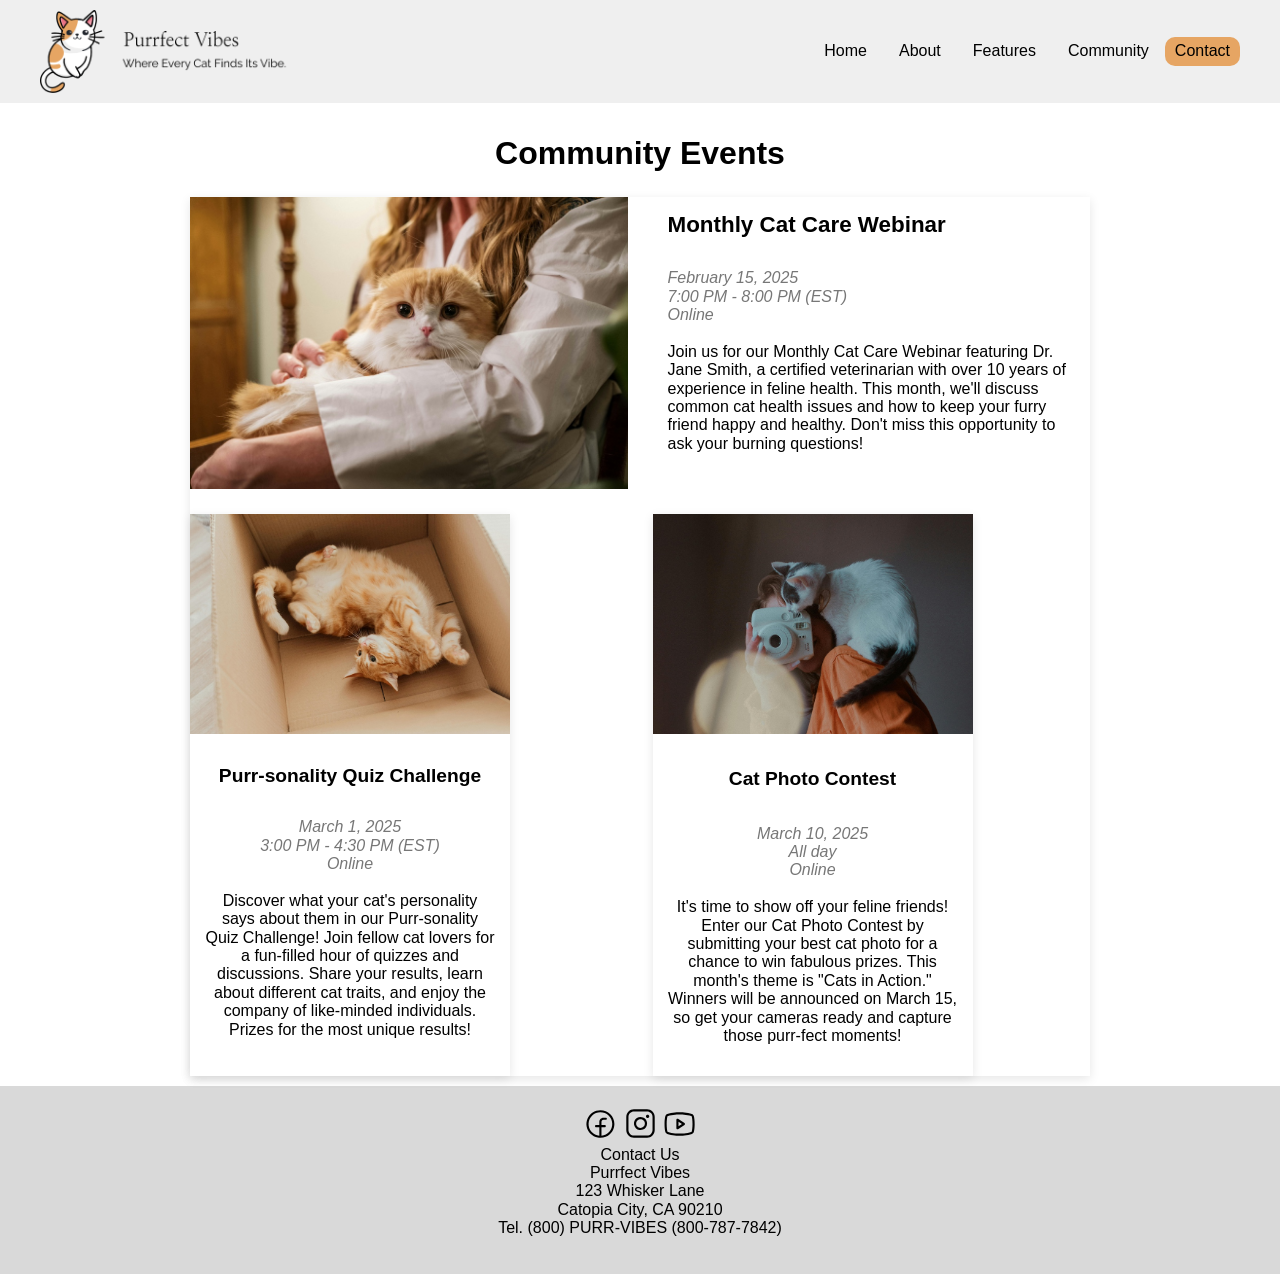
==== beginning 3/part2/community.html @ 5bb0f438 "Update.html" ====
<!doctype html>
<html lang="en">
<head>
	<meta charset="utf-8">
	<title>Purrfect Vibes Community Events</title>
    <link rel="stylesheet" href="css/normalize.css">
    <link rel="stylesheet" href="css/styles.css">
</head>

<body>
    <header>
        <div class="container">
            <img src="images/logo.png" alt="logo">
            <nav class="nav1">
                <ul>
                    <li><a href="#">Home</a></li>
                    <li><a href="#">About</a></li>
                    <li><a href="#">Features</a></li>
                    <li><a href="#">Community</a></li>
                </ul>
            </nav>
            <a href="#" class="button">Contact</a>
        </div>
    </header>
<h1>Community Events</h1>
<section class="community container">
    <div class="event-block featured">
        <img src="images/event-cat-care.jpg" alt="cat care">
        <div class="event-text">
        <h2>Monthly Cat Care Webinar</h2>
        <p><span>February 15, 2025</span><br>
            <span>7:00 PM - 8:00 PM (EST)<br>
            Online</span><br><br>
            Join us for our Monthly Cat Care Webinar featuring Dr. Jane Smith, a certified veterinarian with over 10 years of experience in feline health. This month, we'll discuss common cat health issues and how to keep your furry friend happy and healthy. Don't miss this opportunity to ask your burning questions!</p>
    </div>
    <div class="event-block">
        <img src="images/event-cat-quiz.jpg" alt="cat quizzes">
        <h2>Purr-sonality Quiz Challenge</h2>
        <p><span>March 1, 2025</span><br>
            <span>3:00 PM - 4:30 PM (EST)<br>
            Online</span><br><br>
            Discover what your cat's personality says about them in our Purr-sonality Quiz Challenge! Join fellow cat lovers for a fun-filled hour of quizzes and discussions. Share your results, learn about different cat traits, and enjoy the company of like-minded individuals. Prizes for the most unique results!</p>
    </div>
    <div class="event-block">
        <img src="images/event-cat-photo.jpg" alt="cat community">
        <h3>Cat Photo Contest</h3>
        <p><span>March 10, 2025</span><br>
            <span>All day<br>
            Online</span><br><br>
            It's time to show off your feline friends! Enter our Cat Photo Contest by submitting your best cat photo for a chance to win fabulous prizes. This month's theme is "Cats in Action." Winners will be announced on March 15, so get your cameras ready and capture those purr-fect moments!</p>
    </div>
</section>
<footer>
    <div>
        <a href="#"><img src="images/facebook.svg" alt="Facebook"></a>
        <a href="#"><img src="images/instagram.svg" alt="Instagram"></a>
        <a href="#"><img src="images/youtube.svg" alt="Youtube"></a>
    </div>
    <p>
        Contact Us<br>
        Purrfect Vibes<br>
        123 Whisker Lane<br>
        Catopia City, CA 90210<br>
        Tel. (800) PURR-VIBES (800-787-7842)<br>
    </p>
</footer>
</body>
</html>
---- beginning 3/part2/css/styles.css ----
body {
    font-size: 16px;
    font-family: Arial, Helvetica, sans-serif;
    margin: 0;
}
h1 {
    font-size: 2em;
    font-weight: bold;
    text-align: center;
    margin: 1rem 0;
}
h2 {
    font-size: 1.6em;
    margin: 1rem 0;
}
p {
    margin: 0 0 1rem 0;
}
.container {
    max-width: 1200px;
    margin: auto;
    padding: 10px;
}
a {
    color: #e6a563;
}
header {
    background-color: #efefef;
    position: sticky;
    top: 0;
}
header a {
    text-decoration: none;
    color: #000
}
header a:hover {
    color: #e6a563;
}
header .container {
    padding: 10px;
    margin-bottom: 2em;
    display: flex;
    align-items: center;
    justify-content: flex-end;
}
header img {
    width: 250px;
    margin-right: auto;

}
header ul {
    list-style-type: none;
    display: flex;
    align-items: center;
}
.button {
    background-color: #e6a563;
    border-radius: 10px;
    padding: 5px 10px;
}
.button:hover {
    background-color: #fff;
}
nav li {
    margin: 0 1em;
}
footer {
    text-align: center;
    background-color: #D9D9D9;
    padding: 20px;
}
footer img {
    width: 35px;
}

.community{
    display:grid;
    grid-template-columns: 1fr 1fr;
    column-gap:30px;
    row-gap:40px;
    justify-items: start;
}

.community{
    max-width:900px;
    margin:auto;
}


.featured{
    grid-column:1 / 3;
    display:grid;
    grid-template-columns: 1fr 1fr;
    gap:25px;
    background:white;
}

.featured img{
    width:100%;
    display:block;
}

.featured h2{
    font-size: 1.4em;
}

.event-block{
    background:white;
    box-shadow:0 3px 10px rgba(0,0,0,0.1);
}

.event-block:not(.featured){
    width:320px;
    text-align:center;
    justify-self:start;
}

.event-block:not(.featured) img{
    width:100%;
    height:220px;
    object-fit:cover;
}

.event-block img{
    width:100%;
    display:block;
}

.event-block h2,
.event-block h3{
    padding:15px 15px 0;
}

.event-block:not(.featured) h2,
.event-block:not(.featured) h3{
    font-size: 1.2em;
}

.event-block p{
    padding:15px;
}

.event-text{
    align-self: start;
}

.event-text h2{
    margin-top: 0;
}

.event-block span{
    color: #777;
    font-style: italic;
}
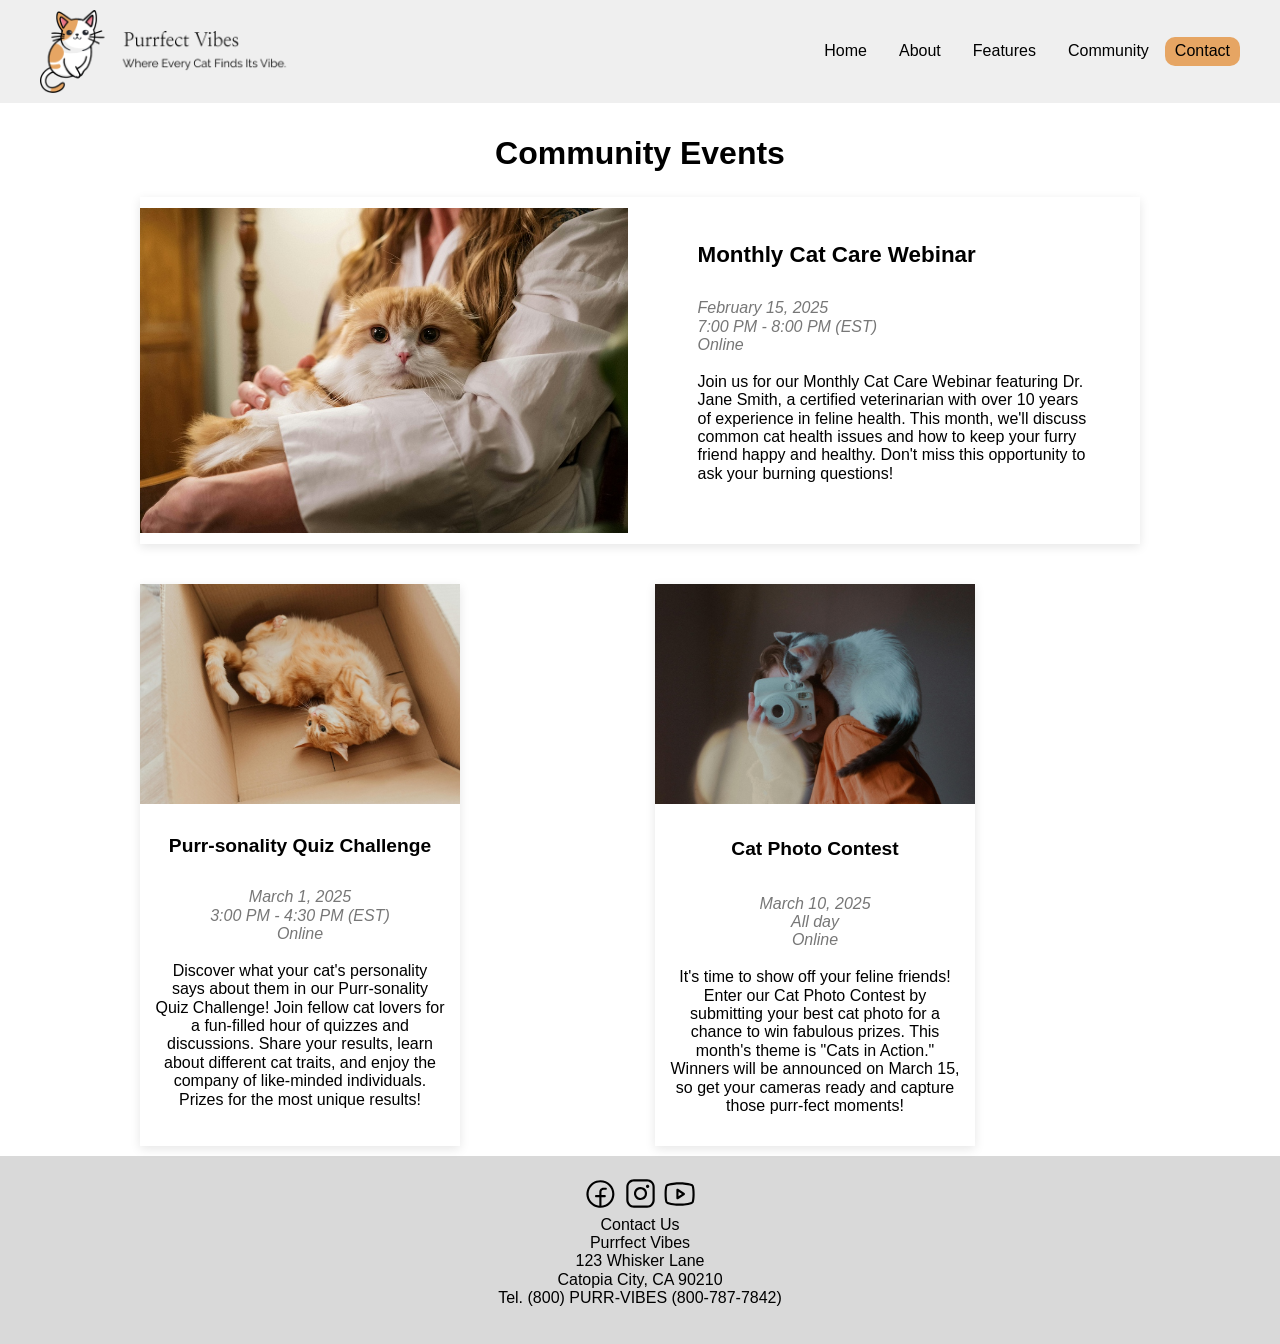
==== commit 0dd94dee: "Update index.html" ====
--- a/beginning 3/part2/community.html
+++ b/beginning 3/part2/community.html
@@ -27,13 +27,12 @@
     <div class="event-block featured">
         <img src="images/event-cat-care.jpg" alt="cat care">
         <div class="event-text">
-        <h2>Monthly Cat Care Webinar</h2>
-        <p><span>February 15, 2025</span><br>
-            <span>7:00 PM - 8:00 PM (EST)<br>
-            Online</span><br><br>
-            Join us for our Monthly Cat Care Webinar featuring Dr. Jane Smith, a certified veterinarian with over 10 years of experience in feline health. This month, we'll discuss common cat health issues and how to keep your furry friend happy and healthy. Don't miss this opportunity to ask your burning questions!</p>
-    </div>
-    <div class="event-block">
+            <h2>Monthly Cat Care Webinar</h2>
+            <p><span>February 15, 2025</span><br>
+                <span>7:00 PM - 8:00 PM (EST)<br>
+                Online</span><br><br>
+                Join us for our Monthly Cat Care Webinar featuring Dr. Jane Smith, a certified veterinarian with over 10 years of experience in feline health. This month, we'll discuss common cat health issues and how to keep your furry friend happy and healthy. Don't miss this opportunity to ask your burning questions!</p>
+        </div> </div> <div class="event-block">
         <img src="images/event-cat-quiz.jpg" alt="cat quizzes">
         <h2>Purr-sonality Quiz Challenge</h2>
         <p><span>March 1, 2025</span><br>
@@ -41,6 +40,7 @@
             Online</span><br><br>
             Discover what your cat's personality says about them in our Purr-sonality Quiz Challenge! Join fellow cat lovers for a fun-filled hour of quizzes and discussions. Share your results, learn about different cat traits, and enjoy the company of like-minded individuals. Prizes for the most unique results!</p>
     </div>
+
     <div class="event-block">
         <img src="images/event-cat-photo.jpg" alt="cat community">
         <h3>Cat Photo Contest</h3>
--- a/beginning 3/part2/css/styles.css
+++ b/beginning 3/part2/css/styles.css
@@ -73,26 +73,27 @@
     width: 35px;
 }
 
-.community{
-    display:grid;
+.community {
+    display: grid;
     grid-template-columns: 1fr 1fr;
-    column-gap:30px;
-    row-gap:40px;
+    column-gap: 30px;
+    row-gap: 40px;
     justify-items: start;
+    max-width: 1000px; 
+    margin: auto;
 }
 
-.community{
-    max-width:900px;
-    margin:auto;
+.featured {
+    grid-column: 1 / 3; 
+    display: grid;
+    grid-template-columns: 1fr 1fr; 
+    align-items: center; 
+    background: white;
+    gap: 25px;
 }
 
-
-.featured{
-    grid-column:1 / 3;
-    display:grid;
-    grid-template-columns: 1fr 1fr;
-    gap:25px;
-    background:white;
+.featured .event-text {
+    padding: 30px;
 }
 
 .featured img{
@@ -109,10 +110,10 @@
     box-shadow:0 3px 10px rgba(0,0,0,0.1);
 }
 
-.event-block:not(.featured){
-    width:320px;
-    text-align:center;
-    justify-self:start;
+.event-block:not(.featured) {
+    width: 320px;
+    text-align: center;
+    justify-self: start;
 }
 
 .event-block:not(.featured) img{
